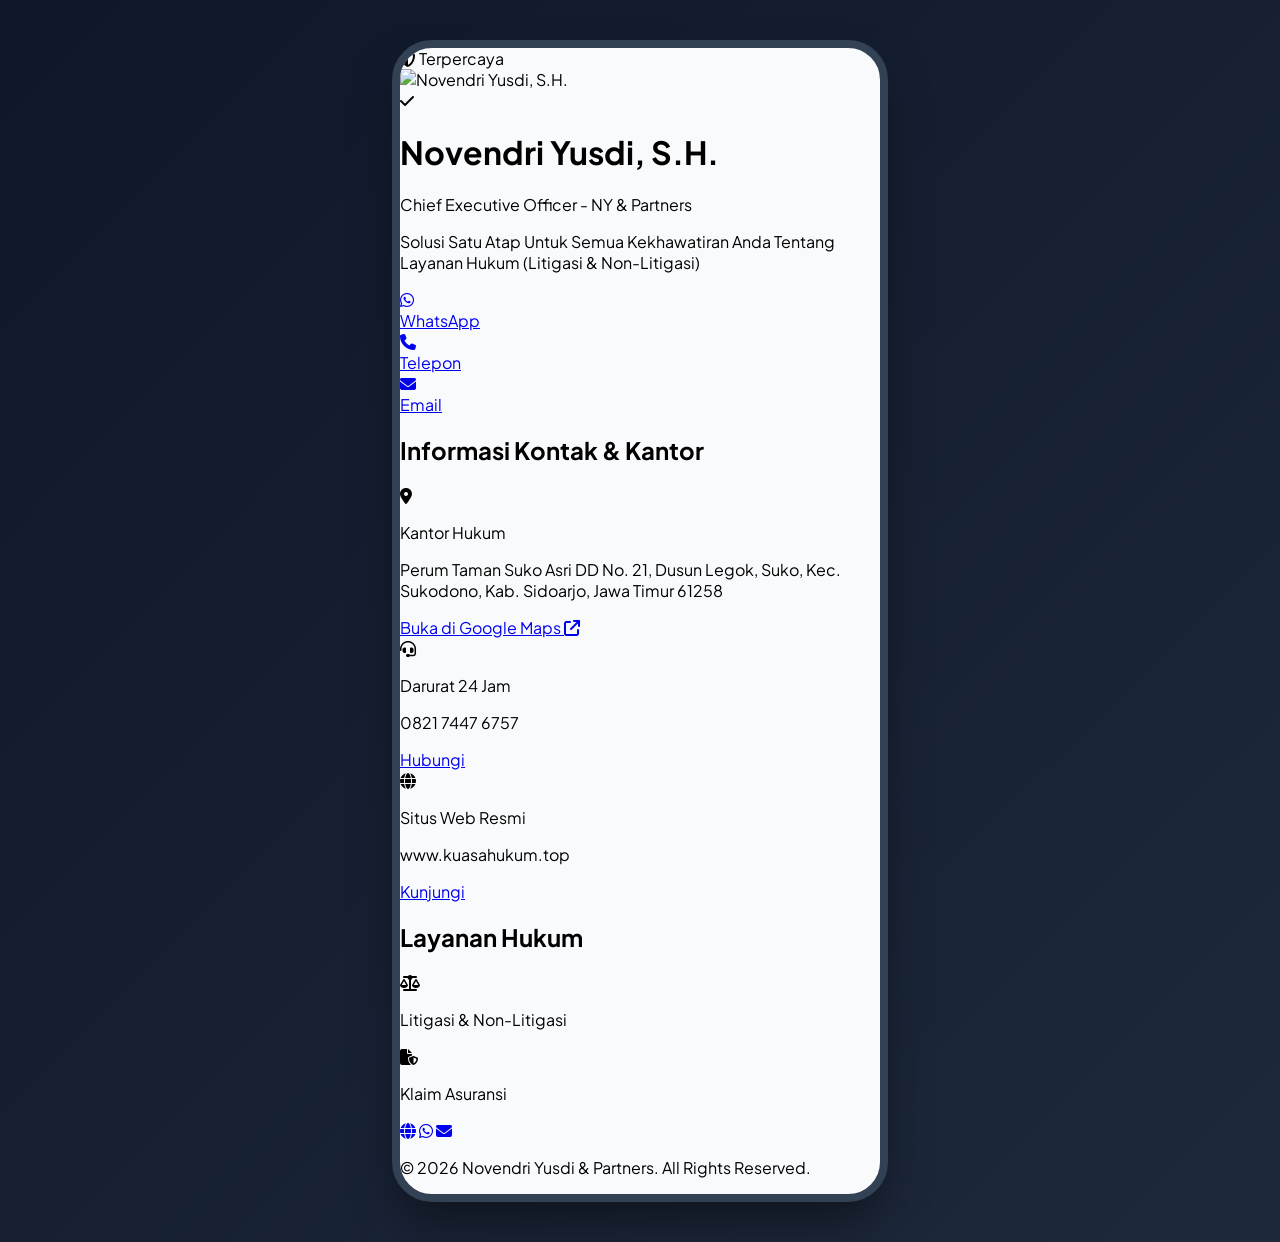
==== index.html @ 9b705d46 "Create index.html" ====
<!DOCTYPE html>
<html lang="id">
<head>
    <meta charset="UTF-8">
    <meta name="viewport" content="width=device-width, initial-scale=1.0">
    <title>Novendri Yusdi, S.H. - Kantor Pengacara & Konsultan Hukum</title>
    <!-- Tailwind CSS untuk styling modern dan cepat -->
    <script src="https://cdn.tailwindcss.com"></script>
    <!-- FontAwesome untuk ikon profesional -->
    <link rel="stylesheet" href="https://cdnjs.cloudflare.com/ajax/libs/font-awesome/6.4.0/css/all.min.css">
    <!-- Google Fonts: Plus Jakarta Sans -->
    <link href="https://fonts.googleapis.com/css2?family=Plus+Jakarta+Sans:wght@400;500;600;700;800&display=swap" rel="stylesheet">
    <style>
        body {
            font-family: 'Plus Jakarta Sans', sans-serif;
            background-color: #0f172a;
        }
        .app-container {
            max-width: 480px;
            margin: 0 auto;
            min-height: 100vh;
            background: #f8fafc;
            box-shadow: 0 25px 50px -12px rgba(0, 0, 0, 0.5);
        }
        @media (min-width: 768px) {
            body {
                background: linear-gradient(135deg, #0f172a 0%, #1e293b 100%);
                padding: 2rem 0;
            }
            .app-container {
                border-radius: 2.5rem;
                overflow: hidden;
                border: 8px solid #334155;
            }
        }
    </style>
</head>
<body>

    <div class="app-container flex flex-col justify-between text-slate-800">
        
        <!-- HEADER / PROFILE SECTION -->
        <div>
            <!-- Banner & Profile Picture -->
            <div class="relative bg-gradient-to-r from-slate-900 via-slate-800 to-amber-950 text-white pt-10 pb-8 px-6 rounded-b-[2.5rem] shadow-xl text-center">
                <div class="absolute top-4 right-6 bg-amber-500/20 text-amber-400 text-xs font-semibold px-3 py-1 rounded-full border border-amber-500/30">
                    <i class="fa-solid fa-shield-halved mr-1"></i> Terpercaya
                </div>
                
                <!-- Avatar / Logo -->
                <div class="relative inline-block mx-auto mb-4">
                    <div class="w-28 h-28 rounded-full p-1 bg-gradient-to-tr from-amber-400 to-amber-200 shadow-xl">
                        <img src="https://images.unsplash.com/photo-1556157382-97eda2d62296?auto=format&fit=crop&q=80&w=300" alt="Novendri Yusdi, S.H." class="w-full h-full object-cover rounded-full">
                    </div>
                    <span class="absolute bottom-1 right-1 bg-emerald-500 w-6 h-6 rounded-full border-4 border-slate-900 flex items-center justify-center text-xs text-white" title="Online">
                        <i class="fa-solid fa-check text-[10px]"></i>
                    </span>
                </div>

                <h1 class="text-2xl font-extrabold tracking-tight text-white">Novendri Yusdi, S.H.</h1>
                <p class="text-amber-400 font-medium text-sm mt-1">Chief Executive Officer - NY & Partners</p>
                <p class="text-slate-300 text-xs mt-2 max-w-xs mx-auto">Solusi Satu Atap Untuk Semua Kekhawatiran Anda Tentang Layanan Hukum (Litigasi & Non-Litigasi)</p>
            </div>

            <!-- QUICK ACTIONS (BUTTONS) -->
            <div class="px-6 -mt-5 grid grid-cols-3 gap-3 z-10 relative">
                <a href="https://wa.me/62816526757" target="_blank" class="bg-white hover:bg-emerald-50 p-3 rounded-2xl shadow-md border border-slate-100 flex flex-col items-center text-center transition transform active:scale-95 group">
                    <div class="w-10 h-10 rounded-xl bg-emerald-100 text-emerald-600 flex items-center justify-center mb-1 group-hover:bg-emerald-600 group-hover:text-white transition">
                        <i class="fa-brands fa-whatsapp text-lg"></i>
                    </div>
                    <span class="text-xs font-bold text-slate-700">WhatsApp</span>
                </a>

                <a href="tel:0317876757" class="bg-white hover:bg-amber-50 p-3 rounded-2xl shadow-md border border-slate-100 flex flex-col items-center text-center transition transform active:scale-95 group">
                    <div class="w-10 h-10 rounded-xl bg-amber-100 text-amber-600 flex items-center justify-center mb-1 group-hover:bg-amber-600 group-hover:text-white transition">
                        <i class="fa-solid fa-phone text-sm"></i>
                    </div>
                    <span class="text-xs font-bold text-slate-700">Telepon</span>
                </a>

                <a href="mailto:kuasahukum.top@gmail.com" class="bg-white hover:bg-blue-50 p-3 rounded-2xl shadow-md border border-slate-100 flex flex-col items-center text-center transition transform active:scale-95 group">
                    <div class="w-10 h-10 rounded-xl bg-blue-100 text-blue-600 flex items-center justify-center mb-1 group-hover:bg-blue-600 group-hover:text-white transition">
                        <i class="fa-solid fa-envelope text-sm"></i>
                    </div>
                    <span class="text-xs font-bold text-slate-700">Email</span>
                </a>
            </div>

            <!-- CONTACT DETAILS LIST -->
            <div class="px-6 mt-6 space-y-3">
                <h2 class="text-xs font-bold uppercase tracking-wider text-slate-400 mb-2">Informasi Kontak & Kantor</h2>

                <!-- Alamat -->
                <div class="bg-white p-4 rounded-2xl shadow-sm border border-slate-100 flex items-start space-x-3">
                    <div class="w-9 h-9 rounded-xl bg-slate-100 text-slate-600 flex items-center justify-center shrink-0 mt-0.5">
                        <i class="fa-solid fa-location-dot"></i>
                    </div>
                    <div class="flex-1">
                        <p class="text-xs text-slate-400 font-medium">Kantor Hukum</p>
                        <p class="text-xs font-semibold text-slate-700 mt-0.5">Perum Taman Suko Asri DD No. 21, Dusun Legok, Suko, Kec. Sukodono, Kab. Sidoarjo, Jawa Timur 61258</p>
                        <a href="https://maps.app.goo.gl/YourMapLink" target="_blank" class="inline-block mt-2 text-xs font-bold text-amber-600 hover:underline">
                            Buka di Google Maps <i class="fa-solid fa-arrow-up-right-from-square text-[10px] ml-1"></i>
                        </a>
                    </div>
                </div>

                <!-- Emergency Call -->
                <div class="bg-white p-4 rounded-2xl shadow-sm border border-slate-100 flex items-center space-x-3">
                    <div class="w-9 h-9 rounded-xl bg-rose-100 text-rose-600 flex items-center justify-center shrink-0">
                        <i class="fa-solid fa-headset"></i>
                    </div>
                    <div class="flex-1">
                        <p class="text-xs text-slate-400 font-medium">Darurat 24 Jam</p>
                        <p class="text-xs font-semibold text-slate-700 mt-0.5">0821 7447 6757</p>
                    </div>
                    <a href="tel:082174476757" class="bg-rose-50 text-rose-600 px-3 py-1.5 rounded-xl text-xs font-bold hover:bg-rose-100 transition">Hubungi</a>
                </div>

                <!-- Website Resmi -->
                <div class="bg-white p-4 rounded-2xl shadow-sm border border-slate-100 flex items-center space-x-3">
                    <div class="w-9 h-9 rounded-xl bg-indigo-100 text-indigo-600 flex items-center justify-center shrink-0">
                        <i class="fa-solid fa-globe"></i>
                    </div>
                    <div class="flex-1">
                        <p class="text-xs text-slate-400 font-medium">Situs Web Resmi</p>
                        <p class="text-xs font-semibold text-slate-700 mt-0.5">www.kuasahukum.top</p>
                    </div>
                    <a href="https://www.kuasahukum.top" target="_blank" class="bg-indigo-50 text-indigo-600 px-3 py-1.5 rounded-xl text-xs font-bold hover:bg-indigo-100 transition">Kunjungi</a>
                </div>
            </div>

            <!-- LAYANAN UTAMA -->
            <div class="px-6 mt-6">
                <h2 class="text-xs font-bold uppercase tracking-wider text-slate-400 mb-3">Layanan Hukum</h2>
                <div class="grid grid-cols-2 gap-2 text-center">
                    <div class="bg-white p-3 rounded-xl border border-slate-100 shadow-sm">
                        <i class="fa-solid fa-scale-balanced text-amber-600 text-base mb-1"></i>
                        <p class="text-xs font-bold text-slate-700">Litigasi & Non-Litigasi</p>
                    </div>
                    <div class="bg-white p-3 rounded-xl border border-slate-100 shadow-sm">
                        <i class="fa-solid fa-file-shield text-amber-600 text-base mb-1"></i>
                        <p class="text-xs font-bold text-slate-700">Klaim Asuransi</p>
                    </div>
                </div>
            </div>
        </div>

        <!-- FOOTER / COPYRIGHT -->
        <div class="px-6 py-6 text-center mt-6">
            <div class="flex justify-center space-x-3 mb-3">
                <a href="https://www.kuasahukum.top" class="w-8 h-8 rounded-full bg-slate-200 text-slate-600 flex items-center justify-center hover:bg-amber-600 hover:text-white transition text-xs"><i class="fa-solid fa-globe"></i></a>
                <a href="https://wa.me/62816526757" class="w-8 h-8 rounded-full bg-slate-200 text-slate-600 flex items-center justify-center hover:bg-emerald-600 hover:text-white transition text-xs"><i class="fa-brands fa-whatsapp"></i></a>
                <a href="mailto:kuasahukum.top@gmail.com" class="w-8 h-8 rounded-full bg-slate-200 text-slate-600 flex items-center justify-center hover:bg-blue-600 hover:text-white transition text-xs"><i class="fa-solid fa-envelope"></i></a>
            </div>
            <p class="text-[11px] text-slate-400">© 2026 Novendri Yusdi & Partners. All Rights Reserved.</p>
        </div>

    </div>

</body>
</html>
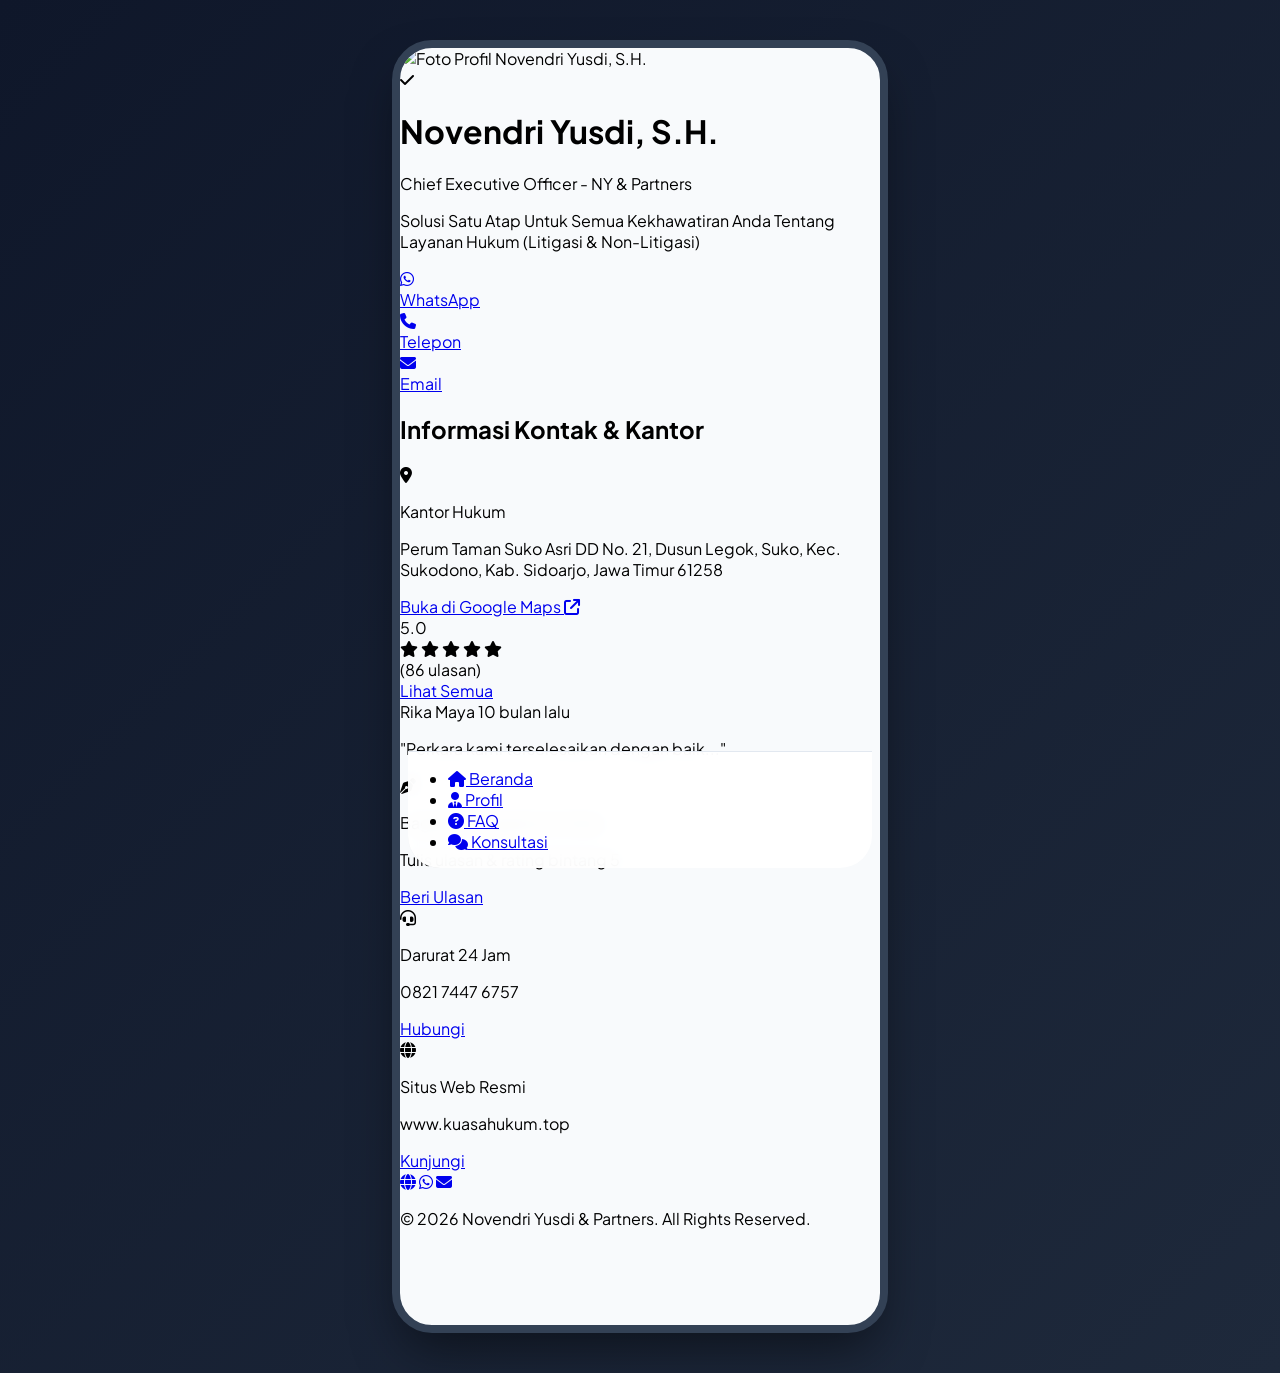
==== commit 1a97da28: "ok" ====
--- a/index.html
+++ b/index.html
@@ -3,54 +3,71 @@
 <head>
     <meta charset="UTF-8">
     <meta name="viewport" content="width=device-width, initial-scale=1.0">
-    <title>Novendri Yusdi, S.H. - Kantor Pengacara & Konsultan Hukum</title>
-    <!-- Tailwind CSS untuk styling modern dan cepat -->
+    
+    <!-- SEO Meta Tags -->
+    <title>Novendri Yusdi, S.H. - Pengacara & Konsultan Hukum Sidoarjo</title>
+    <meta name="description" content="Kantor Pengacara & Konsultan Hukum Novendri Yusdi, S.H. (NY & Partners) di Sidoarjo, Jawa Timur. Melayani konsultasi hukum litigasi dan non-litigasi terpercaya.">
+    <meta name="keywords" content="Pengacara Sidoarjo, Konsultan Hukum Sidoarjo, Novendri Yusdi, NY & Partners, Kuasa Hukum, Advokat Jawa Timur">
+    <meta name="author" content="Novendri Yusdi, S.H.">
+    <meta name="robots" content="index, follow">
+    <link rel="canonical" href="https://novendriyusdi.com/">
+
+    <!-- Open Graph / Social Media -->
+    <meta property="og:type" content="website">
+    <meta property="og:url" content="https://novendriyusdi.com/">
+    <meta property="og:title" content="Novendri Yusdi, S.H. - Kantor Pengacara & Konsultan Hukum">
+    <meta property="og:description" content="Solusi Satu Atap Untuk Semua Kekhawatiran Anda Tentang Layanan Hukum (Litigasi & Non-Litigasi) di Sidoarjo.">
+    <meta property="og:image" content="https://blogger.googleusercontent.com/img/b/R29vZ2xl/AVvXsEh_CSjjx5wzEzDWBKVoJerLNulZlcPD4UliQPsPckpOItU_4_TEYeuaqu0k4Yt4pPGrMwShRaPEEEQV95zUajNUPxTrrwb85WuxjpXjnfUwg1MTlJWyRZGPfOKxo6lIzeriyGeTNMXtJQHKaEwJa-nh5xYfqKVG1V5pYcN6AZusjOw6iLRuRh8sZNr8Nw/s1600/ny-lawyer-.jpeg">
+
+    <!-- Schema.org JSON-LD (SEO Lokal Kantor Hukum) -->
+    <script type="application/ld+json">
+    {
+      "@context": "https://schema.org",
+      "@type": "LegalService",
+      "name": "Novendri Yusdi & Partners",
+      "image": "https://blogger.googleusercontent.com/img/b/R29vZ2xl/AVvXsEh_CSjjx5wzEzDWBKVoJerLNulZlcPD4UliQPsPckpOItU_4_TEYeuaqu0k4Yt4pPGrMwShRaPEEEQV95zUajNUPxTrrwb85WuxjpXjnfUwg1MTlJWyRZGPfOKxo6lIzeriyGeTNMXtJQHKaEwJa-nh5xYfqKVG1V5pYcN6AZusjOw6iLRuRh8sZNr8Nw/s1600/ny-lawyer-.jpeg",
+      "url": "https://novendriyusdi.com/",
+      "telephone": "+6282174476757",
+      "address": {
+        "@type": "PostalAddress",
+        "streetAddress": "Perum Taman Suko Asri DD No. 21, Dusun Legok, Suko",
+        "addressLocality": "Sukodono, Kabupaten Sidoarjo",
+        "addressRegion": "Jawa Timur",
+        "postalCode": "61258",
+        "addressCountry": "ID"
+      },
+      "founder": {
+        "@type": "Person",
+        "name": "Novendri Yusdi, S.H.",
+        "jobTitle": "Chief Executive Officer"
+      }
+    }
+    </script>
+
+    <!-- Tailwind CSS -->
     <script src="https://cdn.tailwindcss.com"></script>
-    <!-- FontAwesome untuk ikon profesional -->
+    <!-- FontAwesome -->
     <link rel="stylesheet" href="https://cdnjs.cloudflare.com/ajax/libs/font-awesome/6.4.0/css/all.min.css">
-    <!-- Google Fonts: Plus Jakarta Sans -->
+    <!-- Google Fonts -->
     <link href="https://fonts.googleapis.com/css2?family=Plus+Jakarta+Sans:wght@400;500;600;700;800&display=swap" rel="stylesheet">
-    <style>
-        body {
-            font-family: 'Plus Jakarta Sans', sans-serif;
-            background-color: #0f172a;
-        }
-        .app-container {
-            max-width: 480px;
-            margin: 0 auto;
-            min-height: 100vh;
-            background: #f8fafc;
-            box-shadow: 0 25px 50px -12px rgba(0, 0, 0, 0.5);
-        }
-        @media (min-width: 768px) {
-            body {
-                background: linear-gradient(135deg, #0f172a 0%, #1e293b 100%);
-                padding: 2rem 0;
-            }
-            .app-container {
-                border-radius: 2.5rem;
-                overflow: hidden;
-                border: 8px solid #334155;
-            }
-        }
-    </style>
+    <!-- Custom Modular CSS -->
+    <link rel="stylesheet" href="assets/css/style.css">
 </head>
 <body>
 
-    <div class="app-container flex flex-col justify-between text-slate-800">
+    <main class="app-container flex flex-col justify-between text-slate-800">
         
         <!-- HEADER / PROFILE SECTION -->
         <div>
-            <!-- Banner & Profile Picture -->
-            <div class="relative bg-gradient-to-r from-slate-900 via-slate-800 to-amber-950 text-white pt-10 pb-8 px-6 rounded-b-[2.5rem] shadow-xl text-center">
-                <div class="absolute top-4 right-6 bg-amber-500/20 text-amber-400 text-xs font-semibold px-3 py-1 rounded-full border border-amber-500/30">
+            <header class="relative bg-gradient-to-r from-slate-900 via-slate-800 to-amber-950 text-white pt-10 pb-8 px-6 rounded-b-[2.5rem] shadow-xl text-center">
+                <!--<div class="absolute top-4 right-6 bg-amber-500/20 text-amber-400 text-xs font-semibold px-3 py-1 rounded-full border border-amber-500/30">
                     <i class="fa-solid fa-shield-halved mr-1"></i> Terpercaya
-                </div>
-                
-                <!-- Avatar / Logo -->
+                </div>-->
+
+                <!-- Avatar -->
                 <div class="relative inline-block mx-auto mb-4">
                     <div class="w-28 h-28 rounded-full p-1 bg-gradient-to-tr from-amber-400 to-amber-200 shadow-xl">
-                        <img src="https://images.unsplash.com/photo-1556157382-97eda2d62296?auto=format&fit=crop&q=80&w=300" alt="Novendri Yusdi, S.H." class="w-full h-full object-cover rounded-full">
+                        <img src="https://blogger.googleusercontent.com/img/b/R29vZ2xl/AVvXsEh_CSjjx5wzEzDWBKVoJerLNulZlcPD4UliQPsPckpOItU_4_TEYeuaqu0k4Yt4pPGrMwShRaPEEEQV95zUajNUPxTrrwb85WuxjpXjnfUwg1MTlJWyRZGPfOKxo6lIzeriyGeTNMXtJQHKaEwJa-nh5xYfqKVG1V5pYcN6AZusjOw6iLRuRh8sZNr8Nw/s1600/ny-lawyer-.jpeg" alt="Foto Profil Novendri Yusdi, S.H." class="w-full h-full object-cover rounded-full">
                     </div>
                     <span class="absolute bottom-1 right-1 bg-emerald-500 w-6 h-6 rounded-full border-4 border-slate-900 flex items-center justify-center text-xs text-white" title="Online">
                         <i class="fa-solid fa-check text-[10px]"></i>
@@ -60,11 +77,11 @@
                 <h1 class="text-2xl font-extrabold tracking-tight text-white">Novendri Yusdi, S.H.</h1>
                 <p class="text-amber-400 font-medium text-sm mt-1">Chief Executive Officer - NY & Partners</p>
                 <p class="text-slate-300 text-xs mt-2 max-w-xs mx-auto">Solusi Satu Atap Untuk Semua Kekhawatiran Anda Tentang Layanan Hukum (Litigasi & Non-Litigasi)</p>
-            </div>
-
-            <!-- QUICK ACTIONS (BUTTONS) -->
-            <div class="px-6 -mt-5 grid grid-cols-3 gap-3 z-10 relative">
-                <a href="https://wa.me/62816526757" target="_blank" class="bg-white hover:bg-emerald-50 p-3 rounded-2xl shadow-md border border-slate-100 flex flex-col items-center text-center transition transform active:scale-95 group">
+            </header>
+
+            <!-- QUICK ACTIONS -->
+            <section aria-label="Kontak Cepat" class="px-6 -mt-5 grid grid-cols-3 gap-3 z-10 relative">
+                <a href="https://wa.me/62816526757" target="_blank" rel="noopener noreferrer" class="bg-white hover:bg-emerald-50 p-3 rounded-2xl shadow-md border border-slate-100 flex flex-col items-center text-center transition transform active:scale-95 group">
                     <div class="w-10 h-10 rounded-xl bg-emerald-100 text-emerald-600 flex items-center justify-center mb-1 group-hover:bg-emerald-600 group-hover:text-white transition">
                         <i class="fa-brands fa-whatsapp text-lg"></i>
                     </div>
@@ -84,13 +101,13 @@
                     </div>
                     <span class="text-xs font-bold text-slate-700">Email</span>
                 </a>
-            </div>
-
-            <!-- CONTACT DETAILS LIST -->
-            <div class="px-6 mt-6 space-y-3">
+            </section>
+
+            <!-- CONTACT DETAILS & GOOGLE REVIEWS -->
+            <section aria-label="Informasi Kontak dan Ulasan" class="px-6 mt-6 space-y-3">
                 <h2 class="text-xs font-bold uppercase tracking-wider text-slate-400 mb-2">Informasi Kontak & Kantor</h2>
 
-                <!-- Alamat -->
+                <!-- Alamat & Lihat Daftar Ulasan Google Maps -->
                 <div class="bg-white p-4 rounded-2xl shadow-sm border border-slate-100 flex items-start space-x-3">
                     <div class="w-9 h-9 rounded-xl bg-slate-100 text-slate-600 flex items-center justify-center shrink-0 mt-0.5">
                         <i class="fa-solid fa-location-dot"></i>
@@ -98,10 +115,57 @@
                     <div class="flex-1">
                         <p class="text-xs text-slate-400 font-medium">Kantor Hukum</p>
                         <p class="text-xs font-semibold text-slate-700 mt-0.5">Perum Taman Suko Asri DD No. 21, Dusun Legok, Suko, Kec. Sukodono, Kab. Sidoarjo, Jawa Timur 61258</p>
-                        <a href="https://maps.app.goo.gl/YourMapLink" target="_blank" class="inline-block mt-2 text-xs font-bold text-amber-600 hover:underline">
-                            Buka di Google Maps <i class="fa-solid fa-arrow-up-right-from-square text-[10px] ml-1"></i>
-                        </a>
-                    </div>
+                        
+                        <div class="mt-2 flex items-center space-x-3">
+                            <!-- Link ke Google Maps (Menampilkan List Review seperti gambar) -->
+                            <a href="https://maps.app.goo.gl/zajF1z3x3LEbK1fC7" target="_blank" rel="noopener noreferrer" class="text-xs font-bold text-amber-600 hover:underline">
+                                Buka di Google Maps <i class="fa-solid fa-arrow-up-right-from-square text-[10px] ml-1"></i>
+                            </a>
+                        </div>
+                    </div>
+                </div>
+
+                <!-- Widget / Kotak Ulasan Klien (Preview Ringkas Daftar Ulasan) -->
+                <div class="bg-white p-4 rounded-2xl shadow-sm border border-slate-100">
+                    <div class="flex items-center justify-between mb-2">
+                        <div class="flex items-center space-x-1.5">
+                            <span class="text-sm font-extrabold text-slate-800">5.0</span>
+                            <div class="text-amber-400 text-xs">
+                                <i class="fa-solid fa-star"></i>
+                                <i class="fa-solid fa-star"></i>
+                                <i class="fa-solid fa-star"></i>
+                                <i class="fa-solid fa-star"></i>
+                                <i class="fa-solid fa-star"></i>
+                            </div>
+                            <span class="text-xs text-slate-400 font-medium">(86 ulasan)</span>
+                        </div>
+                        <a href="https://www.google.com/search?hl=en-ID&gl=id&q=Kantor+Pengacara+Novendri+Yusdi+%26+Partners,+Perum+Taman+Sukoasri+DD+No.21,+Dusun+Legok,+Suko,+Kec.+Sukodono,+Kabupaten+Sidoarjo,+Jawa+Timur+61258&ludocid=6899989418480759506&lsig=AB86z5Xu_bMlU1EWgd8nPNEhbcD2#lrd=0x2dd7e39d32473aa9:0x5fc1afd1827ff2d2,1,,,," target="_blank" rel="noopener noreferrer" class="text-[11px] font-bold text-amber-600 hover:underline">Lihat Semua</a>
+                    </div>
+                    
+                    <!-- Contoh Ulasan Klien (Kutipan) -->
+                    <div class="bg-slate-50 p-3 rounded-xl border border-slate-100 mt-2">
+                        <div class="flex items-center justify-between">
+                            <span class="text-xs font-bold text-slate-700">Rika Maya</span>
+                            <span class="text-[10px] text-slate-400">10 bulan lalu</span>
+                        </div>
+                        <p class="text-[11px] text-slate-600 mt-1 italic">"Perkara kami terselesaikan dengan baik..."</p>
+                    </div>
+                </div>
+
+                <!-- Tombol Beri Ulasan (Langsung ke Form Tulis Review dengan Place ID) -->
+                <div class="bg-gradient-to-r from-amber-50 to-orange-50 p-4 rounded-2xl shadow-sm border border-amber-200/60 flex items-center justify-between">
+                    <div class="flex items-center space-x-3">
+                        <div class="w-9 h-9 rounded-xl bg-amber-100 text-amber-600 flex items-center justify-center shrink-0">
+                            <i class="fa-solid fa-pen-nib"></i>
+                        </div>
+                        <div>
+                            <p class="text-xs font-bold text-slate-800">Bagikan Pengalaman Anda</p>
+                            <p class="text-[11px] text-slate-500 mt-0.5">Tulis ulasan & rating bintang 5</p>
+                        </div>
+                    </div>
+                    <a href="https://search.google.com/local/writereview?placeid=ChIJqTpHMp3j1y0R0vJ_gtGvwV8" target="_blank" rel="noopener noreferrer" class="bg-amber-600 text-white px-3.5 py-2 rounded-xl text-xs font-bold hover:bg-amber-700 transition shadow-sm shrink-0">
+                        Beri Ulasan
+                    </a>
                 </div>
 
                 <!-- Emergency Call -->
@@ -125,37 +189,27 @@
                         <p class="text-xs text-slate-400 font-medium">Situs Web Resmi</p>
                         <p class="text-xs font-semibold text-slate-700 mt-0.5">www.kuasahukum.top</p>
                     </div>
-                    <a href="https://www.kuasahukum.top" target="_blank" class="bg-indigo-50 text-indigo-600 px-3 py-1.5 rounded-xl text-xs font-bold hover:bg-indigo-100 transition">Kunjungi</a>
-                </div>
-            </div>
-
-            <!-- LAYANAN UTAMA -->
-            <div class="px-6 mt-6">
-                <h2 class="text-xs font-bold uppercase tracking-wider text-slate-400 mb-3">Layanan Hukum</h2>
-                <div class="grid grid-cols-2 gap-2 text-center">
-                    <div class="bg-white p-3 rounded-xl border border-slate-100 shadow-sm">
-                        <i class="fa-solid fa-scale-balanced text-amber-600 text-base mb-1"></i>
-                        <p class="text-xs font-bold text-slate-700">Litigasi & Non-Litigasi</p>
-                    </div>
-                    <div class="bg-white p-3 rounded-xl border border-slate-100 shadow-sm">
-                        <i class="fa-solid fa-file-shield text-amber-600 text-base mb-1"></i>
-                        <p class="text-xs font-bold text-slate-700">Klaim Asuransi</p>
-                    </div>
-                </div>
-            </div>
+                    <a href="https://www.kuasahukum.top" target="_blank" rel="noopener noreferrer" class="bg-indigo-50 text-indigo-600 px-3 py-1.5 rounded-xl text-xs font-bold hover:bg-indigo-100 transition">Kunjungi</a>
+                </div>
+            </section>
         </div>
 
         <!-- FOOTER / COPYRIGHT -->
-        <div class="px-6 py-6 text-center mt-6">
+        <footer class="px-6 py-6 text-center mt-4">
             <div class="flex justify-center space-x-3 mb-3">
-                <a href="https://www.kuasahukum.top" class="w-8 h-8 rounded-full bg-slate-200 text-slate-600 flex items-center justify-center hover:bg-amber-600 hover:text-white transition text-xs"><i class="fa-solid fa-globe"></i></a>
-                <a href="https://wa.me/62816526757" class="w-8 h-8 rounded-full bg-slate-200 text-slate-600 flex items-center justify-center hover:bg-emerald-600 hover:text-white transition text-xs"><i class="fa-brands fa-whatsapp"></i></a>
-                <a href="mailto:kuasahukum.top@gmail.com" class="w-8 h-8 rounded-full bg-slate-200 text-slate-600 flex items-center justify-center hover:bg-blue-600 hover:text-white transition text-xs"><i class="fa-solid fa-envelope"></i></a>
+                <a href="https://www.kuasahukum.top" aria-label="Situs Web" class="w-8 h-8 rounded-full bg-slate-200 text-slate-600 flex items-center justify-center hover:bg-amber-600 hover:text-white transition text-xs"><i class="fa-solid fa-globe"></i></a>
+                <a href="https://wa.me/62816526757" aria-label="WhatsApp" class="w-8 h-8 rounded-full bg-slate-200 text-slate-600 flex items-center justify-center hover:bg-emerald-600 hover:text-white transition text-xs"><i class="fa-brands fa-whatsapp"></i></a>
+                <a href="mailto:kuasahukum.top@gmail.com" aria-label="Email" class="w-8 h-8 rounded-full bg-slate-200 text-slate-600 flex items-center justify-center hover:bg-blue-600 hover:text-white transition text-xs"><i class="fa-solid fa-envelope"></i></a>
             </div>
             <p class="text-[11px] text-slate-400">© 2026 Novendri Yusdi & Partners. All Rights Reserved.</p>
-        </div>
-
-    </div>
-
+        </footer>
+
+        <!-- BOTTOM NAVIGATION BAR (Dirender otomatis oleh components.js) -->
+        <div id="bottom-nav-container"></div>
+
+    </main>
+
+    <!-- Modular JS -->
+    <script src="assets/js/components.js"></script>
 </body>
-</html>
+</html>
--- a/assets/css/style.css
+++ b/assets/css/style.css
@@ -0,0 +1,50 @@
+body {
+    font-family: 'Plus Jakarta Sans', sans-serif;
+    background-color: #0f172a;
+}
+
+.app-container {
+    max-width: 480px;
+    margin: 0 auto;
+    min-height: 100vh;
+    background: #f8fafc;
+    box-shadow: 0 25px 50px -12px rgba(0, 0, 0, 0.5);
+    position: relative;
+    padding-bottom: 80px; /* Ruang untuk bottom navigation bar */
+}
+
+@media (min-width: 768px) {
+    body {
+        background: linear-gradient(135deg, #0f172a 0%, #1e293b 100%);
+        padding: 2rem 0;
+    }
+    .app-container {
+        border-radius: 2.5rem;
+        overflow-x: hidden;
+        border: 8px solid #334155;
+        min-height: calc(100vh - 4rem);
+    }
+}
+
+/* Bottom Navigation Bar Styling */
+.bottom-nav {
+    position: fixed;
+    bottom: 0;
+    left: 50%;
+    transform: translateX(-50%);
+    width: 100%;
+    max-width: 480px;
+    background: rgba(255, 255, 255, 0.95);
+    backdrop-filter: blur(10px);
+    border-top: 1px solid #e2e8f0;
+    z-index: 50;
+}
+
+@media (min-width: 768px) {
+    .bottom-nav {
+        bottom: 2rem;
+        max-width: 464px; /* Menyesuaikan border 8px kiri & kanan */
+        border-bottom-left-radius: 2rem;
+        border-bottom-right-radius: 2rem;
+    }
+}
